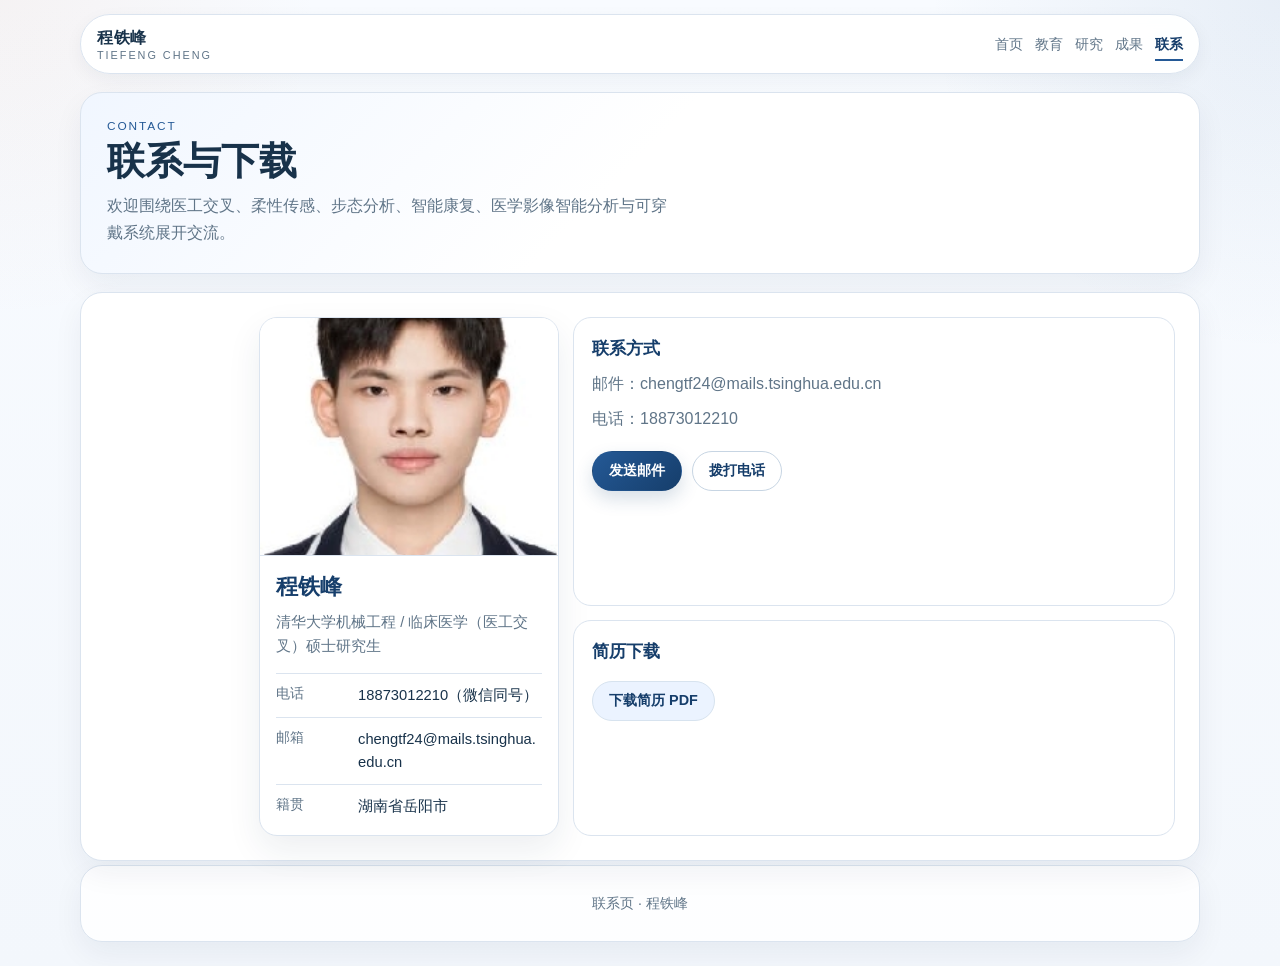
==== contact.html @ 300e351c "260328" ====
﻿<!DOCTYPE html>
<html lang="zh-CN">
<head>
    <meta charset="UTF-8">
    <meta name="viewport" content="width=device-width, initial-scale=1.0">
    <meta name="description" content="程铁峰联系方式与简历下载。">
    <meta name="theme-color" content="#153239">
    <title>联系 | 程铁峰</title>
    <link rel="icon" type="image/svg+xml" href="assets/favicon.svg">
    <link rel="stylesheet" href="styles/style.css">
</head>
<body>
    <a class="skip-link" href="#main">跳到正文</a>
    <div class="page-shell">
        <header class="site-header">
            <a class="brand" href="index.html">
                <span class="brand-cn">程铁峰</span>
                <span class="brand-en">Tiefeng Cheng</span>
            </a>
            <nav class="site-nav" aria-label="主导航">
                <a href="index.html">首页</a>
                <a href="education.html">教育</a>
                <a href="research.html">研究</a>
                <a href="publications.html">成果</a>
                <a class="is-active" href="contact.html">联系</a>
            </nav>
        </header>

        <main id="main">
            <section class="hero-panel">
                <p class="eyebrow">Contact</p>
                <h1 class="page-title">联系与下载</h1>
                <p class="page-text">
                    欢迎围绕医工交叉、柔性传感、步态分析、智能康复、医学影像智能分析与可穿戴系统展开交流。
                </p>
            </section>

            <section class="section-panel">
                <div class="contact-grid">
                    <aside class="profile-card">
                        <img src="assets/images/avatar.jpg" alt="程铁峰头像" class="profile-photo">
                        <div class="profile-body">
                            <h2 class="profile-name">程铁峰</h2>
                            <p class="profile-role">清华大学机械工程 / 临床医学（医工交叉）硕士研究生</p>
                            <dl class="profile-list">
                                <div>
                                    <dt>电话</dt>
                                    <dd>18873012210（微信同号）</dd>
                                </div>
                                <div>
                                    <dt>邮箱</dt>
                                    <dd>chengtf24@mails.tsinghua.edu.cn</dd>
                                </div>
                                <div>
                                    <dt>籍贯</dt>
                                    <dd>湖南省岳阳市</dd>
                                </div>
                            </dl>
                        </div>
                    </aside>

                    <div class="contact-stack">
                        <article class="contact-card">
                            <h3 class="contact-title">联系方式</h3>
                            <p class="contact-text">邮件：chengtf24@mails.tsinghua.edu.cn</p>
                            <p class="contact-text">电话：18873012210</p>
                            <div class="button-row">
                                <a class="button button-primary" href="mailto:chengtf24@mails.tsinghua.edu.cn">发送邮件</a>
                                <a class="button button-secondary" href="tel:18873012210">拨打电话</a>
                            </div>
                        </article>
                        <article class="contact-card">
                            <h3 class="contact-title">简历下载</h3>
                            <div class="button-row">
                                <a class="button button-ghost" href="assets/docs/cheng-tiefeng-resume.pdf" target="_blank" rel="noopener noreferrer">下载简历 PDF</a>
                            </div>
                        </article>
                    </div>
                </div>
            </section>
        </main>

        <footer class="site-footer">
            <p>联系页 · 程铁峰</p>
        </footer>
    </div>
</body>
</html>
---- styles/style.css ----
﻿:root {
    --bg: #f6f8fc;
    --bg-soft: #eef3fb;
    --surface: #ffffff;
    --surface-alt: #f7fbff;
    --line: #dbe4ef;
    --line-strong: #c7d5e3;
    --ink: #18324a;
    --ink-soft: #607588;
    --accent: #245996;
    --accent-soft: #ebf3ff;
    --accent-deep: #163e6b;
    --accent-warm: #c86a3e;
    --shadow: 0 12px 30px rgba(22, 40, 60, 0.06);
    --radius-xl: 22px;
    --radius-lg: 18px;
    --radius-md: 12px;
    --content-width: 1120px;
}

* {
    box-sizing: border-box;
}

html {
    scroll-behavior: smooth;
}

body {
    margin: 0;
    min-width: 320px;
    color: var(--ink);
    font-family: "Segoe UI", "PingFang SC", "Hiragino Sans GB", "Microsoft YaHei", sans-serif;
    background:
        radial-gradient(circle at top right, rgba(36, 89, 150, 0.08), transparent 22%),
        radial-gradient(circle at top left, rgba(200, 106, 62, 0.06), transparent 20%),
        linear-gradient(180deg, #f8fbff 0%, #f3f7fc 100%);
}

a,
p,
li,
dd,
h1,
h2,
h3 {
    overflow-wrap: anywhere;
}

a {
    color: inherit;
}

img {
    display: block;
    max-width: 100%;
}

.skip-link {
    position: absolute;
    left: 16px;
    top: -48px;
    z-index: 30;
    padding: 8px 12px;
    border-radius: 999px;
    background: var(--accent);
    color: #fff;
    text-decoration: none;
    transition: top 0.2s ease;
}

.skip-link:focus {
    top: 14px;
}

.page-shell {
    width: min(calc(100% - 28px), var(--content-width));
    margin: 14px auto 24px;
}

.site-header {
    position: sticky;
    top: 12px;
    z-index: 20;
    display: flex;
    justify-content: space-between;
    align-items: center;
    gap: 16px;
    padding: 12px 16px;
    border: 1px solid var(--line);
    border-radius: 999px;
    background: rgba(255, 255, 255, 0.95);
    backdrop-filter: blur(10px);
    box-shadow: 0 6px 18px rgba(22, 40, 60, 0.05);
}

.brand {
    display: inline-flex;
    flex-direction: column;
    text-decoration: none;
}

.brand-cn,
.hero-title,
.page-title,
.card-title,
.section-title,
.timeline-title,
.contact-title,
.profile-name {
    font-family: "Georgia", "Times New Roman", "STSong", "Songti SC", serif;
}

.brand-cn {
    font-size: 1.02rem;
    font-weight: 700;
    letter-spacing: 0.04em;
}

.brand-en {
    font-size: 0.68rem;
    letter-spacing: 0.18em;
    text-transform: uppercase;
    color: var(--ink-soft);
}

.site-nav {
    display: flex;
    flex-wrap: wrap;
    justify-content: flex-end;
    gap: 12px;
}

.site-nav a {
    position: relative;
    text-decoration: none;
    color: var(--ink-soft);
    font-size: 0.9rem;
    padding: 2px 0;
}

.site-nav a::after {
    content: "";
    position: absolute;
    left: 0;
    bottom: -5px;
    width: 100%;
    height: 2px;
    background: var(--accent);
    transform: scaleX(0);
    transform-origin: left center;
    transition: transform 0.2s ease;
}

.site-nav a:hover::after,
.site-nav a:focus-visible::after,
.site-nav a.is-active::after {
    transform: scaleX(1);
}

.site-nav a.is-active {
    color: var(--accent-deep);
    font-weight: 600;
}

main {
    display: grid;
    gap: 18px;
    margin-top: 18px;
}

.hero-panel,
.section-panel,
.site-footer {
    border: 1px solid var(--line);
    background: var(--surface);
    box-shadow: var(--shadow);
}

.hero-panel,
.section-panel {
    border-radius: var(--radius-xl);
}

.hero-panel {
    padding: 26px;
    background:
        linear-gradient(135deg, rgba(235, 243, 255, 0.72), rgba(255, 255, 255, 0.95) 48%),
        var(--surface);
}

.hero-grid {
    display: grid;
    grid-template-columns: minmax(0, 1.55fr) minmax(230px, 0.7fr);
    gap: 18px;
    align-items: start;
}

.eyebrow,
.section-kicker {
    margin: 0 0 8px;
    color: var(--accent);
    font-size: 0.74rem;
    letter-spacing: 0.16em;
    text-transform: uppercase;
}

.hero-title {
    margin: 0;
    font-size: clamp(2rem, 4vw, 2.85rem);
    line-height: 1.02;
    letter-spacing: -0.02em;
}

.hero-subtitle {
    margin: 10px 0 0;
    color: var(--accent-deep);
    font-size: 0.98rem;
    line-height: 1.6;
    font-weight: 600;
}

.page-title {
    margin: 0;
    font-size: clamp(1.8rem, 3vw, 2.45rem);
    line-height: 1.05;
}

.hero-text,
.page-text,
.card-text,
.timeline-text,
.contact-text,
.meta-text {
    margin: 0;
    color: var(--ink-soft);
    line-height: 1.72;
}

.hero-text,
.page-text {
    max-width: 66ch;
    margin-top: 12px;
    font-size: 0.97rem;
}

.button-row {
    display: flex;
    flex-wrap: wrap;
    gap: 10px;
    margin-top: 18px;
}

.button {
    display: inline-flex;
    align-items: center;
    justify-content: center;
    min-height: 40px;
    padding: 0 16px;
    border-radius: 999px;
    border: 1px solid transparent;
    font-weight: 600;
    font-size: 0.9rem;
    text-decoration: none;
    transition: transform 0.15s ease, box-shadow 0.15s ease, background 0.15s ease, border-color 0.15s ease;
}

.button:hover,
.button:focus-visible {
    transform: translateY(-1px);
}

.button-primary {
    color: #fff;
    background: linear-gradient(135deg, var(--accent) 0%, var(--accent-deep) 100%);
    box-shadow: 0 8px 18px rgba(31, 75, 122, 0.18);
}

.button-secondary {
    background: #fff;
    border-color: var(--line-strong);
    color: var(--accent-deep);
}

.button-ghost {
    background: var(--accent-soft);
    border-color: #d7e3ef;
    color: var(--accent-deep);
}

.stats-grid,
.cards-grid,
.feature-grid,
.contact-grid,
.three-grid,
.media-grid {
    display: grid;
    gap: 14px;
}

.stats-grid {
    grid-template-columns: repeat(4, minmax(0, 1fr));
    margin-top: 18px;
}

.stat-card,
.card,
.profile-card,
.timeline-item,
.gallery-card,
.contact-card {
    border: 1px solid var(--line);
    background: var(--surface);
    border-radius: var(--radius-lg);
}

.stat-card {
    padding: 14px;
    background: var(--surface-alt);
}

.stat-card:nth-child(1) {
    background: linear-gradient(180deg, rgba(235, 243, 255, 0.98), #ffffff);
}

.stat-card:nth-child(2) {
    background: linear-gradient(180deg, rgba(250, 242, 236, 0.95), #ffffff);
}

.stat-card:nth-child(3) {
    background: linear-gradient(180deg, rgba(240, 248, 243, 0.95), #ffffff);
}

.stat-card:nth-child(4) {
    background: linear-gradient(180deg, rgba(244, 242, 255, 0.95), #ffffff);
}

.stat-value {
    display: block;
    font-size: 1.42rem;
    line-height: 1;
    color: var(--accent-deep);
}

.stat-label {
    display: block;
    margin-top: 6px;
    color: var(--ink-soft);
    font-size: 0.84rem;
}

.profile-card {
    display: flex;
    flex-direction: column;
    overflow: hidden;
    max-width: 300px;
    justify-self: end;
    background: #fff;
    box-shadow: 0 14px 34px rgba(24, 50, 74, 0.08);
}

.profile-photo {
    width: 100%;
    aspect-ratio: 4 / 3.2;
    object-fit: cover;
    border-bottom: 1px solid var(--line);
}

.profile-body {
    padding: 16px;
}

.profile-name {
    margin: 0;
    font-size: 1.38rem;
    color: var(--accent-deep);
}

.profile-role {
    margin: 8px 0 0;
    color: var(--ink-soft);
    line-height: 1.65;
    font-size: 0.92rem;
}

.profile-list {
    display: grid;
    gap: 10px;
    margin: 14px 0 0;
}

.profile-list div {
    display: grid;
    grid-template-columns: 72px 1fr;
    gap: 10px;
    padding-top: 10px;
    border-top: 1px solid var(--line);
}

.profile-list dt {
    color: var(--ink-soft);
    font-size: 0.88rem;
}

.profile-list dd {
    margin: 0;
    line-height: 1.58;
    font-size: 0.92rem;
}

.section-panel {
    padding: 24px;
}

.section-panel-accent {
    background:
        linear-gradient(180deg, rgba(235, 243, 255, 0.7), rgba(255, 255, 255, 0.98) 48%),
        var(--surface);
}

.section-header {
    display: flex;
    justify-content: space-between;
    align-items: end;
    gap: 16px;
    margin-bottom: 14px;
}

.section-title {
    margin: 0;
    font-size: clamp(1.45rem, 2.2vw, 1.95rem);
}

.cards-grid {
    grid-template-columns: repeat(3, minmax(0, 1fr));
}

.feature-grid,
.media-grid {
    grid-template-columns: repeat(2, minmax(0, 1fr));
}

.three-grid {
    grid-template-columns: repeat(3, minmax(0, 1fr));
}

.card,
.contact-card {
    padding: 18px;
    transition: transform 0.16s ease, box-shadow 0.16s ease, border-color 0.16s ease;
}

.card:hover,
.contact-card:hover,
.gallery-card:hover {
    transform: translateY(-2px);
    box-shadow: 0 14px 32px rgba(24, 50, 74, 0.08);
    border-color: var(--line-strong);
}

.card-title,
.contact-title,
.timeline-title {
    margin: 0 0 10px;
    font-size: 1.08rem;
    color: var(--accent-deep);
}

.tag-list,
.pill-list {
    display: flex;
    flex-wrap: wrap;
    gap: 8px;
}

.tag-list span,
.pill-list span {
    padding: 7px 11px;
    border-radius: 999px;
    background: var(--accent-soft);
    color: var(--accent-deep);
    font-size: 0.84rem;
}

.tag-list span:nth-child(2n),
.pill-list span:nth-child(2n) {
    background: rgba(200, 106, 62, 0.1);
    color: #8a4e2f;
}

.timeline {
    display: grid;
    gap: 14px;
}

.timeline-item {
    display: grid;
    grid-template-columns: 148px minmax(0, 1fr);
    gap: 16px;
    padding: 18px;
}

.timeline-date,
.card-meta,
.list-note {
    color: var(--accent);
    font-size: 0.88rem;
}

.timeline-date {
    display: inline-flex;
    align-self: start;
    letter-spacing: 0.02em;
}

.timeline-item p + p,
.card p + p,
.contact-card p + p {
    margin-top: 8px;
}

.project-grid {
    display: grid;
    gap: 14px;
}

.project-card {
    display: grid;
    grid-template-columns: minmax(0, 1.18fr) minmax(220px, 0.82fr);
    gap: 0;
    overflow: hidden;
}

.project-copy {
    padding: 18px;
}

.project-image {
    width: 100%;
    height: 100%;
    min-height: 220px;
    object-fit: cover;
}

.project-outcome {
    margin-top: 10px;
    color: var(--ink-soft);
    line-height: 1.68;
    font-size: 0.92rem;
}

.list-block,
.publication-list {
    margin: 0;
    padding-left: 18px;
    display: grid;
    gap: 9px;
}

.list-block li,
.publication-list li {
    line-height: 1.7;
    color: var(--ink-soft);
}

.publication-list span,
.list-note {
    display: block;
    margin-top: 4px;
    color: var(--accent);
    font-size: 0.86rem;
}

.gallery-card {
    overflow: hidden;
    background: #fff;
}

.gallery-card img {
    width: 100%;
    aspect-ratio: 16 / 10;
    object-fit: cover;
}

.gallery-body {
    padding: 14px 16px 16px;
}

.contact-grid {
    grid-template-columns: 0.86fr 1.14fr;
}

.contact-stack {
    display: grid;
    gap: 14px;
}

.site-footer {
    margin-top: 4px;
    padding: 14px 18px;
    border-radius: var(--radius-xl);
    text-align: center;
    color: var(--ink-soft);
    font-size: 0.88rem;
    background: rgba(255, 255, 255, 0.88);
}

@media (max-width: 1080px) {
    .hero-grid,
    .cards-grid,
    .feature-grid,
    .three-grid,
    .media-grid,
    .contact-grid,
    .project-card {
        grid-template-columns: 1fr;
    }

    .stats-grid {
        grid-template-columns: repeat(2, minmax(0, 1fr));
    }

    .profile-card {
        max-width: 360px;
        justify-self: start;
    }
}

@media (max-width: 760px) {
    .page-shell {
        width: min(calc(100% - 20px), var(--content-width));
        margin-top: 10px;
    }

    .site-header {
        flex-direction: column;
        align-items: flex-start;
        border-radius: 20px;
        padding: 14px;
    }

    .site-nav {
        display: grid;
        gap: 8px 10px;
        width: 100%;
    }

    .hero-panel,
    .section-panel,
    .site-footer {
        border-radius: 18px;
    }

    .hero-panel,
    .section-panel {
        padding: 18px;
    }

    .hero-title,
    .page-title {
        font-size: clamp(1.7rem, 8vw, 2.25rem);
        max-width: none;
    }

    .stats-grid {
        grid-template-columns: 1fr;
    }

    .timeline-item,
    .profile-list div {
        grid-template-columns: 1fr;
    }

    .profile-card {
        max-width: none;
        width: 100%;
    }

    .button {
        width: 100%;
    }
}
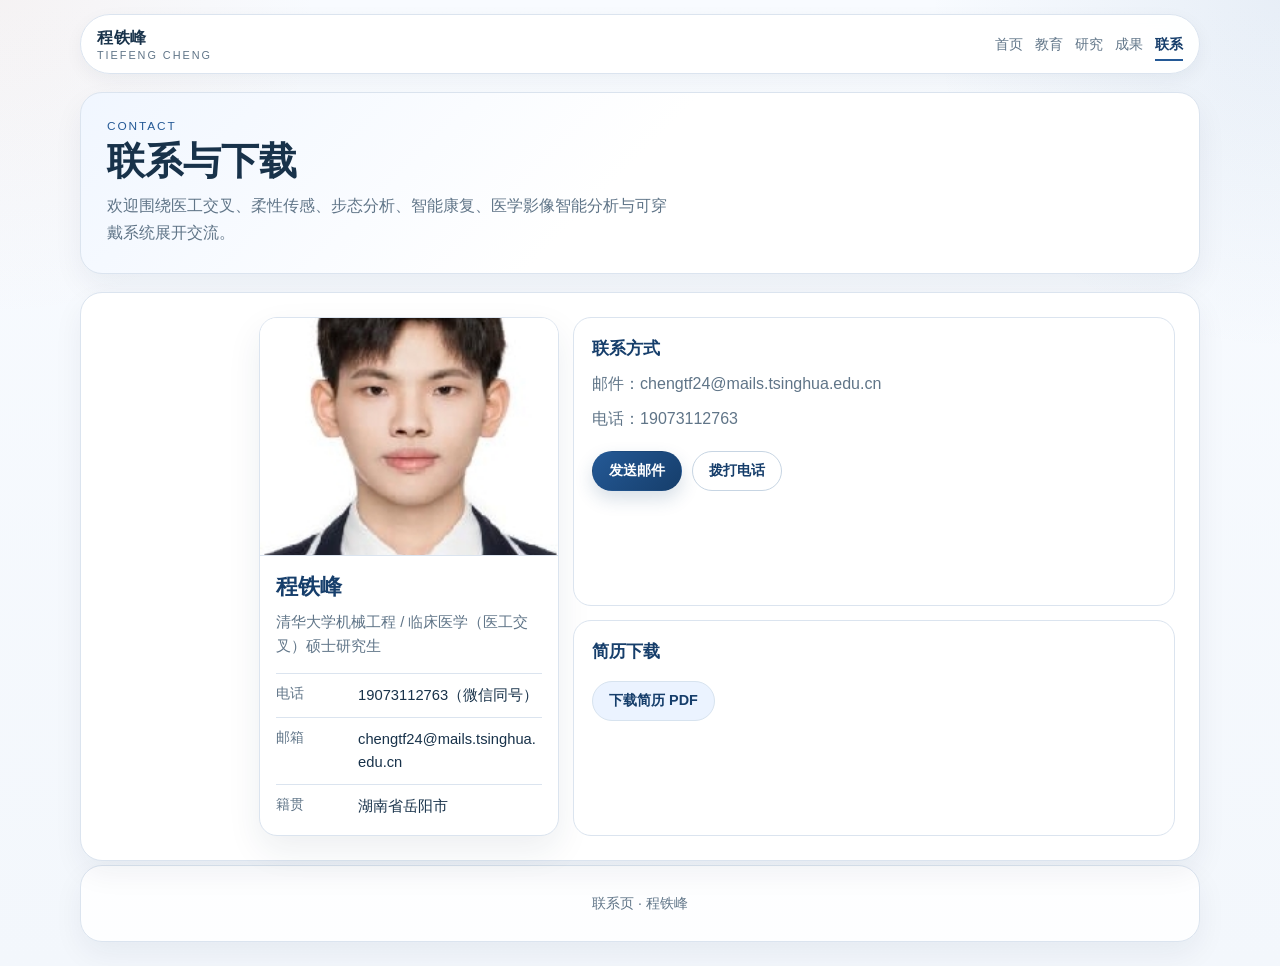
==== commit 41335fcc: "00406" ====
--- a/contact.html
+++ b/contact.html
@@ -1,4 +1,4 @@
-﻿<!DOCTYPE html>
+<!DOCTYPE html>
 <html lang="zh-CN">
 <head>
     <meta charset="UTF-8">
@@ -45,7 +45,7 @@
                             <dl class="profile-list">
                                 <div>
                                     <dt>电话</dt>
-                                    <dd>18873012210（微信同号）</dd>
+                                    <dd>19073112763（微信同号）</dd>
                                 </div>
                                 <div>
                                     <dt>邮箱</dt>
@@ -63,10 +63,10 @@
                         <article class="contact-card">
                             <h3 class="contact-title">联系方式</h3>
                             <p class="contact-text">邮件：chengtf24@mails.tsinghua.edu.cn</p>
-                            <p class="contact-text">电话：18873012210</p>
+                            <p class="contact-text">电话：19073112763</p>
                             <div class="button-row">
                                 <a class="button button-primary" href="mailto:chengtf24@mails.tsinghua.edu.cn">发送邮件</a>
-                                <a class="button button-secondary" href="tel:18873012210">拨打电话</a>
+                                <a class="button button-secondary" href="tel:19073112763">拨打电话</a>
                             </div>
                         </article>
                         <article class="contact-card">
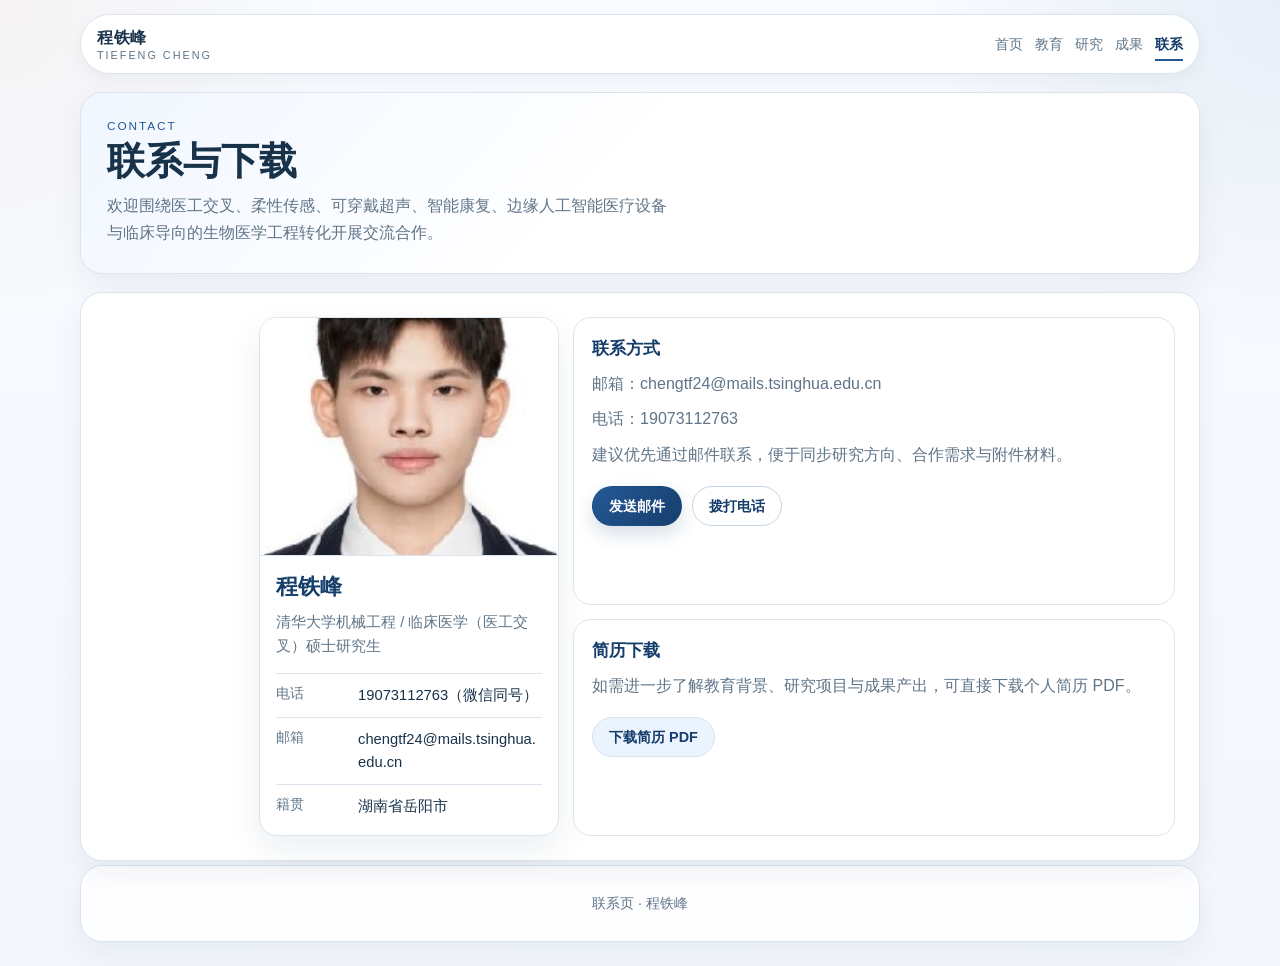
==== commit 7ef9b5fc: "0414" ====
--- a/contact.html
+++ b/contact.html
@@ -1,9 +1,9 @@
-<!DOCTYPE html>
+﻿<!DOCTYPE html>
 <html lang="zh-CN">
 <head>
     <meta charset="UTF-8">
     <meta name="viewport" content="width=device-width, initial-scale=1.0">
-    <meta name="description" content="程铁峰联系方式与简历下载。">
+    <meta name="description" content="程铁峰联系方式、合作方向与简历下载。">
     <meta name="theme-color" content="#153239">
     <title>联系 | 程铁峰</title>
     <link rel="icon" type="image/svg+xml" href="assets/favicon.svg">
@@ -31,7 +31,7 @@
                 <p class="eyebrow">Contact</p>
                 <h1 class="page-title">联系与下载</h1>
                 <p class="page-text">
-                    欢迎围绕医工交叉、柔性传感、步态分析、智能康复、医学影像智能分析与可穿戴系统展开交流。
+                    欢迎围绕医工交叉、柔性传感、可穿戴超声、智能康复、边缘人工智能医疗设备与临床导向的生物医学工程转化开展交流合作。
                 </p>
             </section>
 
@@ -62,15 +62,18 @@
                     <div class="contact-stack">
                         <article class="contact-card">
                             <h3 class="contact-title">联系方式</h3>
-                            <p class="contact-text">邮件：chengtf24@mails.tsinghua.edu.cn</p>
+                            <p class="contact-text">邮箱：chengtf24@mails.tsinghua.edu.cn</p>
                             <p class="contact-text">电话：19073112763</p>
+                            <p class="contact-text">建议优先通过邮件联系，便于同步研究方向、合作需求与附件材料。</p>
                             <div class="button-row">
                                 <a class="button button-primary" href="mailto:chengtf24@mails.tsinghua.edu.cn">发送邮件</a>
                                 <a class="button button-secondary" href="tel:19073112763">拨打电话</a>
                             </div>
                         </article>
+
                         <article class="contact-card">
                             <h3 class="contact-title">简历下载</h3>
+                            <p class="contact-text">如需进一步了解教育背景、研究项目与成果产出，可直接下载个人简历 PDF。</p>
                             <div class="button-row">
                                 <a class="button button-ghost" href="assets/docs/cheng-tiefeng-resume.pdf" target="_blank" rel="noopener noreferrer">下载简历 PDF</a>
                             </div>
--- a/styles/style.css
+++ b/styles/style.css
@@ -24,6 +24,7 @@
 
 html {
     scroll-behavior: smooth;
+    -webkit-text-size-adjust: 100%;
 }
 
 body {
@@ -54,6 +55,11 @@
 img {
     display: block;
     max-width: 100%;
+}
+
+section[id],
+article[id] {
+    scroll-margin-top: 96px;
 }
 
 .skip-link {
@@ -315,8 +321,21 @@
 }
 
 .stat-card {
+    display: block;
     padding: 14px;
     background: var(--surface-alt);
+}
+
+.stat-link {
+    text-decoration: none;
+    transition: transform 0.16s ease, box-shadow 0.16s ease, border-color 0.16s ease;
+}
+
+.stat-link:hover,
+.stat-link:focus-visible {
+    transform: translateY(-2px);
+    box-shadow: 0 14px 32px rgba(24, 50, 74, 0.08);
+    border-color: var(--line-strong);
 }
 
 .stat-card:nth-child(1) {
@@ -635,14 +654,44 @@
     .site-header {
         flex-direction: column;
         align-items: flex-start;
+        top: max(8px, env(safe-area-inset-top));
+        gap: 12px;
         border-radius: 20px;
         padding: 14px;
     }
 
     .site-nav {
-        display: grid;
-        gap: 8px 10px;
+        display: flex;
+        flex-wrap: nowrap;
+        justify-content: flex-start;
+        gap: 8px;
         width: 100%;
+        overflow-x: auto;
+        padding-bottom: 4px;
+        scrollbar-width: none;
+        -webkit-overflow-scrolling: touch;
+    }
+
+    .site-nav::-webkit-scrollbar {
+        display: none;
+    }
+
+    .site-nav a {
+        flex: 0 0 auto;
+        white-space: nowrap;
+        padding: 8px 12px;
+        border: 1px solid var(--line);
+        border-radius: 999px;
+        background: rgba(255, 255, 255, 0.92);
+    }
+
+    .site-nav a::after {
+        display: none;
+    }
+
+    .site-nav a.is-active {
+        background: var(--accent-soft);
+        border-color: #bfd2e6;
     }
 
     .hero-panel,
@@ -656,14 +705,46 @@
         padding: 18px;
     }
 
+    .section-header {
+        align-items: flex-start;
+    }
+
+    .hero-grid,
+    .project-grid,
+    .contact-stack,
+    .timeline {
+        gap: 12px;
+    }
+
     .hero-title,
     .page-title {
         font-size: clamp(1.7rem, 8vw, 2.25rem);
         max-width: none;
     }
 
+    .hero-subtitle,
+    .hero-text,
+    .page-text,
+    .card-text,
+    .timeline-text,
+    .contact-text,
+    .project-outcome,
+    .profile-role,
+    .profile-list dd {
+        font-size: 0.94rem;
+        line-height: 1.68;
+    }
+
     .stats-grid {
-        grid-template-columns: 1fr;
+        grid-template-columns: repeat(2, minmax(0, 1fr));
+    }
+
+    .card,
+    .contact-card,
+    .timeline-item,
+    .project-copy,
+    .profile-body {
+        padding: 16px;
     }
 
     .timeline-item,
@@ -671,12 +752,60 @@
         grid-template-columns: 1fr;
     }
 
+    .timeline-item {
+        gap: 10px;
+    }
+
+    .timeline-date {
+        display: inline-flex;
+        width: fit-content;
+        padding: 4px 10px;
+        border-radius: 999px;
+        background: var(--accent-soft);
+    }
+
     .profile-card {
         max-width: none;
         width: 100%;
     }
 
+    .button-row {
+        display: grid;
+        grid-template-columns: repeat(2, minmax(0, 1fr));
+    }
+
+    .button-row > :last-child:nth-child(odd) {
+        grid-column: 1 / -1;
+    }
+
     .button {
         width: 100%;
-    }
-}
+        min-width: 0;
+    }
+
+    .project-card .project-image {
+        order: -1;
+        min-height: 160px;
+        aspect-ratio: 16 / 9;
+    }
+}
+
+@media (max-width: 480px) {
+    .page-shell {
+        width: min(calc(100% - 16px), var(--content-width));
+    }
+
+    .hero-panel,
+    .section-panel {
+        padding: 16px;
+    }
+
+    .stats-grid,
+    .button-row {
+        grid-template-columns: 1fr;
+    }
+
+    .brand-en {
+        letter-spacing: 0.12em;
+    }
+}
